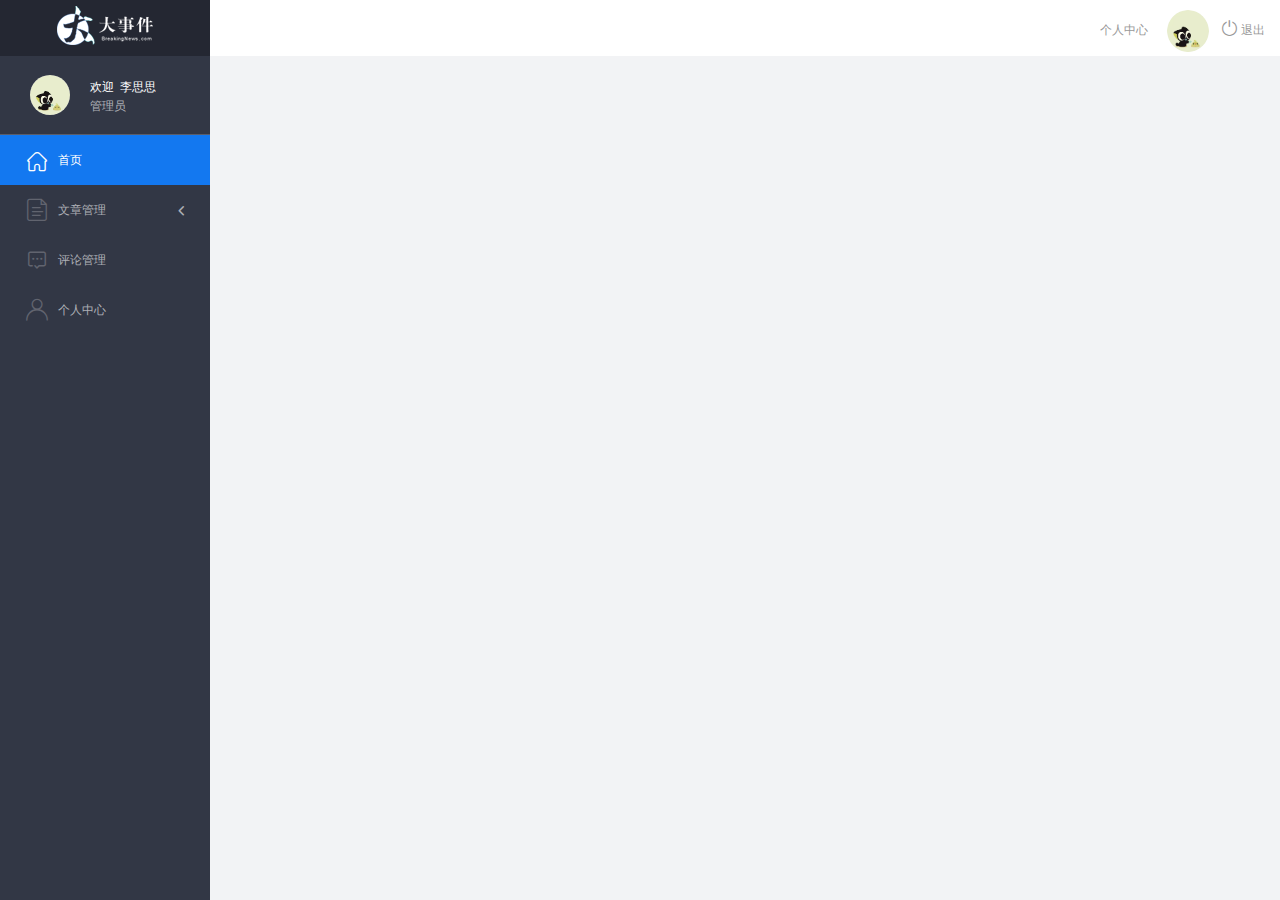
==== BigNews/admin/index.html @ 95ebe4e9 "静态资源准备完成" ====
<!DOCTYPE html>
<html lang="en">

<head>
    <meta charset="UTF-8">
    <meta name="viewport" content="width=device-width, initial-scale=1.0">
    <meta http-equiv="X-UA-Compatible" content="ie=edge">
    <title>大事件-后台首页</title>
    <link rel="stylesheet" href="./libs/bootstrap/css/bootstrap.min.css">
    <link rel="stylesheet" href="css/reset.css">
    <link rel="stylesheet" href="css/iconfont.css">
    <link rel="stylesheet" href="css/main.css">
    <script src="./libs/jquery-1.12.4.min.js"></script>
    <!-- 导入bootstrap的js文件 -->
    <script src="./libs/bootstrap/js/bootstrap.min.js"></script>
</head>

<body>
    <div class="sider">
        <a href="#" class="logo"><img src="images/logo02.png" alt="logo"></a>
        <div class="user_info">
            <img src="images/2.jpg" alt="person">
            <span>欢迎&nbsp;&nbsp;李思思</span>
            <b>管理员</b>
        </div>
        <!-- 左侧导航栏 -->
        <div class="menu">
            <div class="level01 active"><a href="#" target="main_frame"><i
                        class="iconfont icon-yidiandiantubiao04"></i><span>首页</span></a></div>
            <div class="level01"><a href="#"><i class="iconfont icon-icon-article"></i><span>文章管理</span><b
                        class="iconfont icon-arrowdownl"></b></a></div>
            <ul class="level02">
                <li><a href="#" target="main_frame"><i class="iconfont icon-previewright"></i><span>文章列表</span></a></li>
                <li><a href="#" target="main_frame"><i class="iconfont icon-previewright"></i><span>发表文章</span></a></li>
                <li><a href="#" target="main_frame"><i class="iconfont icon-previewright"></i><span>文章类别管理</span></a>
                </li>
            </ul>

            <div class="level01"><a href="#" target="main_frame"><i
                        class="iconfont icon-comment"></i><span>评论管理</span></a></div>
            <div class="level01" id="user"><a href="#" target="main_frame"><i
                        class="iconfont icon-user"></i><span>个人中心</span></a></div>
        </div>
        <!-- 顶部栏 -->
        <div class="header_bar">
            <div class="user_center_link">
                <a href="./user.html" target="main_frame">个人中心</a>
                <img src="images/2.jpg" alt="person">
                <a href="javascript:void(0)" class="logout"><i class="iconfont icon-tuichu"></i> 退出</a>
            </div>
        </div>
        <!-- 右侧主体内容 -->
        <div class="main" id="main_body">

        </div>
    </div>
</body>
</html>
---- BigNews/admin/css/iconfont.css ----
@font-face {font-family: "iconfont";
  src: url('../fonts/iconfont.eot?t=1558003957214'); /* IE9 */
  src: url('../fonts/iconfont.eot?t=1558003957214#iefix') format('embedded-opentype'), /* IE6-IE8 */
  url('[data-uri]') format('woff2'),
  url('../fonts/iconfont.woff?t=1558003957214') format('woff'),
  url('../fonts/iconfont.ttf?t=1558003957214') format('truetype'), /* chrome, firefox, opera, Safari, Android, iOS 4.2+ */
  url('../fonts/iconfont.svg?t=1558003957214#iconfont') format('svg'); /* iOS 4.1- */
}

.iconfont {
  font-family: "iconfont" !important;
  font-size: 16px;
  font-style: normal;
  -webkit-font-smoothing: antialiased;
  -moz-osx-font-smoothing: grayscale;
}

.icon-yidiandiantubiao04:before {
  content: "\e607";
}

.icon-arrowdownl:before {
  content: "\e6a3";
}

.icon-key:before {
  content: "\e68b";
}

.icon-tuichu:before {
  content: "\e622";
}

.icon-previewright:before {
  content: "\e75c";
}

.icon-system:before {
  content: "\e6a6";
}

.icon-icondate:before {
  content: "\e609";
}

.icon-search:before {
  content: "\e656";
}

.icon-system1:before {
  content: "\e608";
}

.icon-user:before {
  content: "\e645";
}

.icon-comment:before {
  content: "\e60a";
}

.icon-icon-article:before {
  content: "\e601";
}
---- BigNews/admin/css/main.css ----
body{
    font-family:'MicroSoft YaHei';
    background-color: #f2f3f5;
}
.main_wrap{
    position:fixed;
    width:100%;
    height:100%;
    left:0px;
    top:0px;
    background:url('../images/login_bg.jpg'); 
    background-size:100% 100%; 
  }
.header{
    width:1200px;
    overflow: hidden;
    margin:20px auto 0;
}
.heade .logo{
    float: left;
}
.header .copyright{
    float:right;
    font-size:12px;
    color:#fff;
    text-align:right;
    line-height:20px;
    margin-top:10px;
}
.login_form_con{
    position:absolute;
    left:50%;
    top:50%;
    margin-left:-200px;
    margin-top:-155px;
    width:400px;
    height:310px;
    background-color: #edeff0;
}

.login_form{
    position: relative;
}

.login_form .icon-user{
    position:absolute;
    font-size:16px;
    color:#999;
    left:46px;
    top:12px;
}
.login_form .icon-key{
    position:absolute;
    font-size:18px;
    color:#999;
    left:46px;
    top:78px;
}
.login_title{
    height:60px;
    background:url('../images/login_title.png') center center no-repeat #fff;
}
.input_txt,.input_pass,.input_sub{
    display:block;
    width:334px;
    height:37px;
    padding:0px;
    text-indent:40px;
    border:1px solid #ddd;
    margin:27px auto 0;
    outline:none;
}
.input_sub{
    margin-top:40px;
    height:42px;
    background-color: #19b9e7;
    text-indent:0px;
    font-size:18px;
    color:#fff;
    cursor: pointer;
}
.input_sub:hover{
    background-color: #08a0cc;
}

.sider{
    position:fixed;
    left:0;
    top:0;
    bottom:0;
    width:210px;
    background-color: #323745;
}
.sider .logo{
    display:block;
    height:56px;
    background-color: #242732;
    overflow: hidden;
}
.sider .logo img{
    display:block;
    margin:6px auto 0;
}
.user_info{
    height:79px;
    border-bottom:1px solid #5a5e6b;
}

.user_info img{
    float: left;
    width:40px;
    height:40px;
    border-radius:20px;
    margin:19px 0 0 30px;
}
.user_info span{
    float: left;
    width:120px;
    font-size:12px;
    color:#fff;
    margin:23px 0 0 20px;
}
.user_info b{
    float: left;
    width: 120px;
    font-weight:normal;
    font-size:12px;
    color:#adafb5;
    margin:2px 0 0 20px;
}

.menu .level01{
    height:50px;
    line-height:50px;
}
.menu .level01 a{
    display:block;
    height:50px;
    font-size:12px;
    color:#adafb5;
    overflow: hidden;
}
.menu .level01.active a{
    background-color: #1378f0;
    color:#fff;
}
.menu .level01.active i{
    color:#fff;
}

.menu .level01 a:hover{
    background-color: #1378f0;
    color:#fff;
}
.menu .level01 a:hover i{
    color:#fff;
}
.menu .level01 i{
    color:#61646f;
    font-size:22px;
    float: left;
    margin-left:26px;
}
.menu .level01 span{
    float: left;
    margin-left:10px;
}
.menu .level01 b{
    float: right;
    margin-right:20px;
    font-weight:normal;
    transform:rotate(90deg);
    transition:all 500ms ease;
}

.menu .level01 .rotate0{
    transform:rotate(0deg);
}

.menu .level02{
    background: #242732;
    display:none;
}


.menu .level02 li{
    height:40px;
    line-height:40px;
}
.menu .level02 li a{
    display:block;
    height:40px;
    font-size:12px;
    color:#adafb5;
    overflow: hidden;
}

.menu .level02 li a:hover{
    background-color: #1378f0;
    color:#fff;
}

.menu .level02 li i{
    font-size:12px;
    float: left;
    margin-left:60px;
}
.menu .level02 li span{
    font-size:12px;
    float: left;
    margin-left:5px;
}

.menu .level02 .active a{
    color:#ffae00;
}

.header_bar{
    position:fixed;
    left:210px;
    right:0;
    top:0;
    height:56px;
    background-color: #fff;
}

.main{
    position:fixed;
    left:210px;
    top:56px;
    right:0;
    bottom:0;
    background-color: #f2f3f5;
}

.search_form{
    width:218px;
    height:33px;
    border:1px solid #ddd;
    background-color: #f2f3f5;
    border-radius:16px;
    float: left;
    margin:12px 0 0 27px;
}

.search_form input{
    padding:0px;
    margin:0px;
    border:0px;
    float: left;
    background-color: #f2f3f5;
    font-size:12px;
    width:175px;
    height:31px;
    margin-left:12px;
    outline:none;
   
}

.search_form .icon-search{
    line-height:33px;
    cursor: pointer;
    font-size:18px;
    color:#abaebb;
}
.user_center_link{
    float:right;

}
.user_center_link a{
    line-height:56px;
    font-size:12px;
    color:#999;
    margin-right:15px;
}
.user_center_link a:hover{
    color:#ffae00
}

.user_center_link img{
    width:42px;
    height:42px;
    border-radius:32px;
    margin-right:10px;
}

.spannel_list{
    margin-top:20px;
}

.spannel{
	height:100px;
	overflow:hidden;
	text-align:center;
    position:relative;
    background-color: #fff;
    border:1px solid #e7e7e9;
    margin-bottom:20px;
}

.spannel em{
    font-style:normal;
	font-size:50px;
	line-height:50px;
	display:inline-block;
	margin:10px 0 0 20px;
	font-family:'Arial';
	color:#83a2ed;
}

.spannel span{
	font-size:14px;
	display:inline-block;
	color:#83a2ed;
	margin-left:10px;
}

.spannel b{
	position:absolute;
	left:0;
	bottom:0;
	width:100%;
	line-height:24px;
	background:#e5e5e5;
	color:#333;
	font-size:14px;
	font-weight:normal;
}

.scolor01 em,.scolor01 span{
	color:#6ac6e2;
}

.scolor02 em,.scolor02 span{
	color:#5fd9de;
}

.scolor03 em,.scolor03 span{
	color:#58d88e;
}


.gragh_pannel{
    height:350px;
    border:1px solid #e7e7e9;
    background-color: #fff!important; 
    margin-bottom:20px;  
}

.column_pannel{
    margin-bottom:20px;
    height:400px;
    border:1px solid #e7e7e9;
    background-color: #fff!important;   
}

.common_title{
    line-height:42px;
    background-color: #fbfbfb;
    border:1px solid #e7e7e9;
    margin-top:20px;
    text-indent: 15px;
    font-size:14px;
    color:#333;
}

.common_con{
    border:1px solid #e7e7e9;
    border-top:0px;
    background-color: #fff;
    padding-bottom:20px;
    margin-bottom:20px;
}
.opt_btns{
    margin-top:20px;
}

.mp20{
    margin-top:20px;
}

.pagination{   
   margin:0;
}

.article_form{
    margin-top:20px;
}

.form-group{
    margin-bottom:25px;
}

.form-group label{
    font-weight:normal;
    color:#666;
}

.icon-icondate{
    line-height:16px;
}

.user_pic{
    width:100px;
    height:100px;
    margin-bottom:10px;
}

.article_cover{
    width:200px;
    height:200px;
    margin-bottom:10px;
}
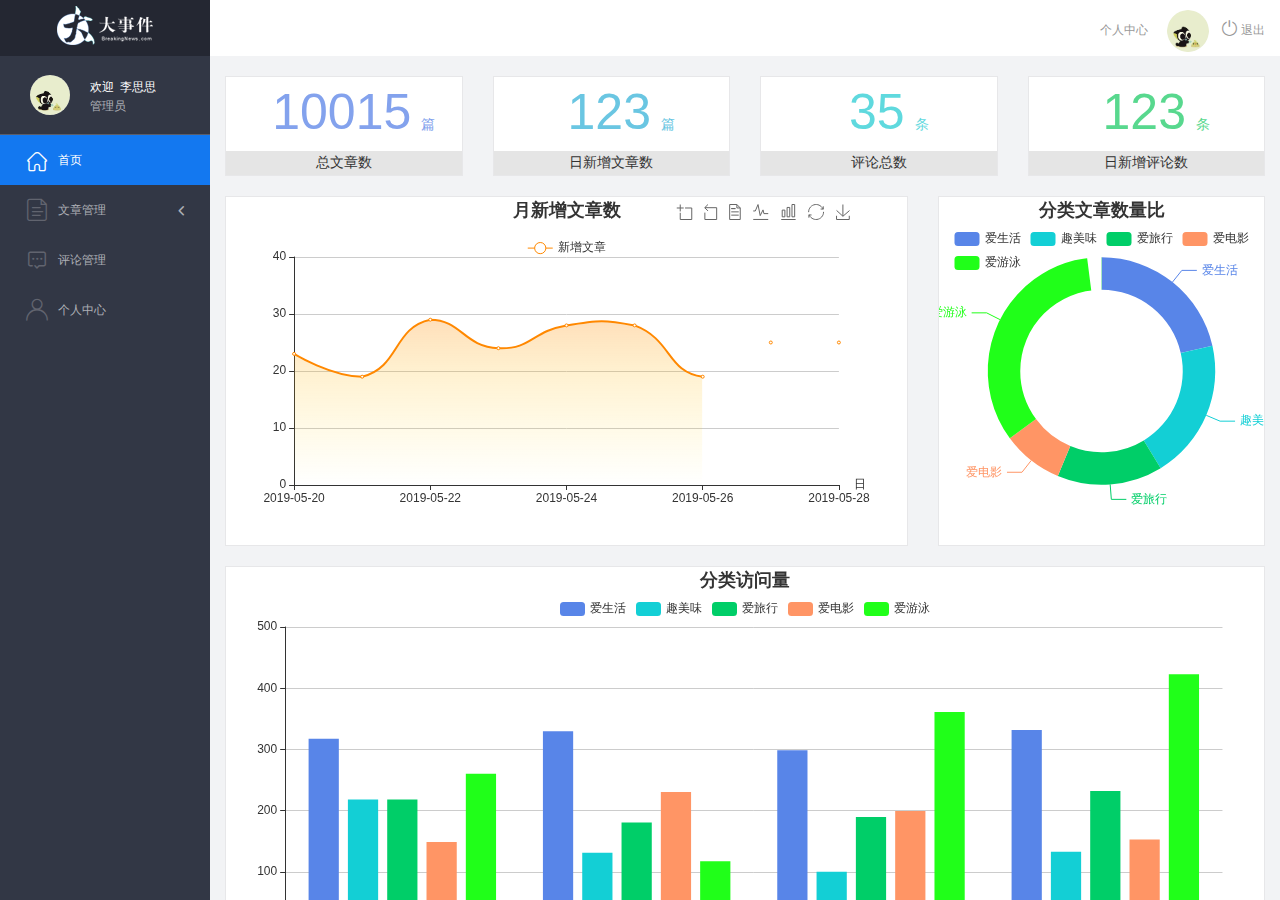
==== commit ee5cfa65: "个人中心部分数据完成" ====
--- a/BigNews/admin/index.html
+++ b/BigNews/admin/index.html
@@ -25,34 +25,73 @@
         </div>
         <!-- 左侧导航栏 -->
         <div class="menu">
-            <div class="level01 active"><a href="#" target="main_frame"><i
+            <div class="level01 active"><a href="./main_count.html" target="main_frame"><i
                         class="iconfont icon-yidiandiantubiao04"></i><span>首页</span></a></div>
             <div class="level01"><a href="#"><i class="iconfont icon-icon-article"></i><span>文章管理</span><b
                         class="iconfont icon-arrowdownl"></b></a></div>
             <ul class="level02">
-                <li><a href="#" target="main_frame"><i class="iconfont icon-previewright"></i><span>文章列表</span></a></li>
-                <li><a href="#" target="main_frame"><i class="iconfont icon-previewright"></i><span>发表文章</span></a></li>
-                <li><a href="#" target="main_frame"><i class="iconfont icon-previewright"></i><span>文章类别管理</span></a>
+                <li><a href="./article_list.html" target="main_frame"><i class="iconfont icon-previewright"></i><span>文章列表</span></a></li>
+                <li><a href="./article_release.html" target="main_frame"><i class="iconfont icon-previewright"></i><span>发表文章</span></a></li>
+                <li><a href="./article_category.html" target="main_frame"><i class="iconfont icon-previewright"></i><span>文章类别管理</span></a>
                 </li>
             </ul>
 
-            <div class="level01"><a href="#" target="main_frame"><i
+            <div class="level01"><a href="./comment_list.html" target="main_frame"><i
                         class="iconfont icon-comment"></i><span>评论管理</span></a></div>
-            <div class="level01" id="user"><a href="#" target="main_frame"><i
+            <div class="level01" id="user"><a href="./user.html" target="main_frame"><i
                         class="iconfont icon-user"></i><span>个人中心</span></a></div>
         </div>
         <!-- 顶部栏 -->
         <div class="header_bar">
             <div class="user_center_link">
-                <a href="./user.html" target="main_frame">个人中心</a>
+                <a href="./user.html" target="main_frame" class="user">个人中心</a>
                 <img src="images/2.jpg" alt="person">
                 <a href="javascript:void(0)" class="logout"><i class="iconfont icon-tuichu"></i> 退出</a>
             </div>
         </div>
         <!-- 右侧主体内容 -->
         <div class="main" id="main_body">
-
+            <iframe name="main_frame" src="./main_count.html" frameborder="0" width="100%" height="100%"></iframe>
         </div>
     </div>
+    <script src="./libs/html.js"></script>
+    <script>
+        //ajax请求数据
+        $.ajax({
+            url: path.getinfoPath,
+            type: 'get',
+            // dataType: 'json,',
+            // headers: {'Authorization':window.localStorage.getItem('token')},
+            success: function (res) { 
+                // console.log(res);
+                if(res.code == 200) {
+                    $('.user_info img').attr('src', res.data.userPic);
+                    $('.user_center_link img').attr('src', res.data.userPic);
+                    $('.user_info span').html(`欢迎&nbsp;&nbsp;${res.data.nickname}`);
+                }
+             }
+        })
+        $('.logout').click(function () { 
+            //清空本地的token
+            localStorage.removeItem('token');
+            location.href = './login.html';
+         })
+         //设置切换样式
+         $('.level01').click(function () { 
+             $(this).addClass('active').siblings().removeClass('active');
+             //点击第二个显示二级菜单
+             
+             if($(this).index() == 1) {
+                 $('.level02').stop().slideToggle();
+                 $('.level02 li:eq(0) a')[0].click();//默认是子类的第一个
+                 $(this).find('b').toggleClass('rotate0');
+             }
+          })
+          $('.level02 li').click(function () { 
+            $(this).addClass('active').siblings().removeClass('active');
+
+           })
+         
+    </script>
 </body>
 </html>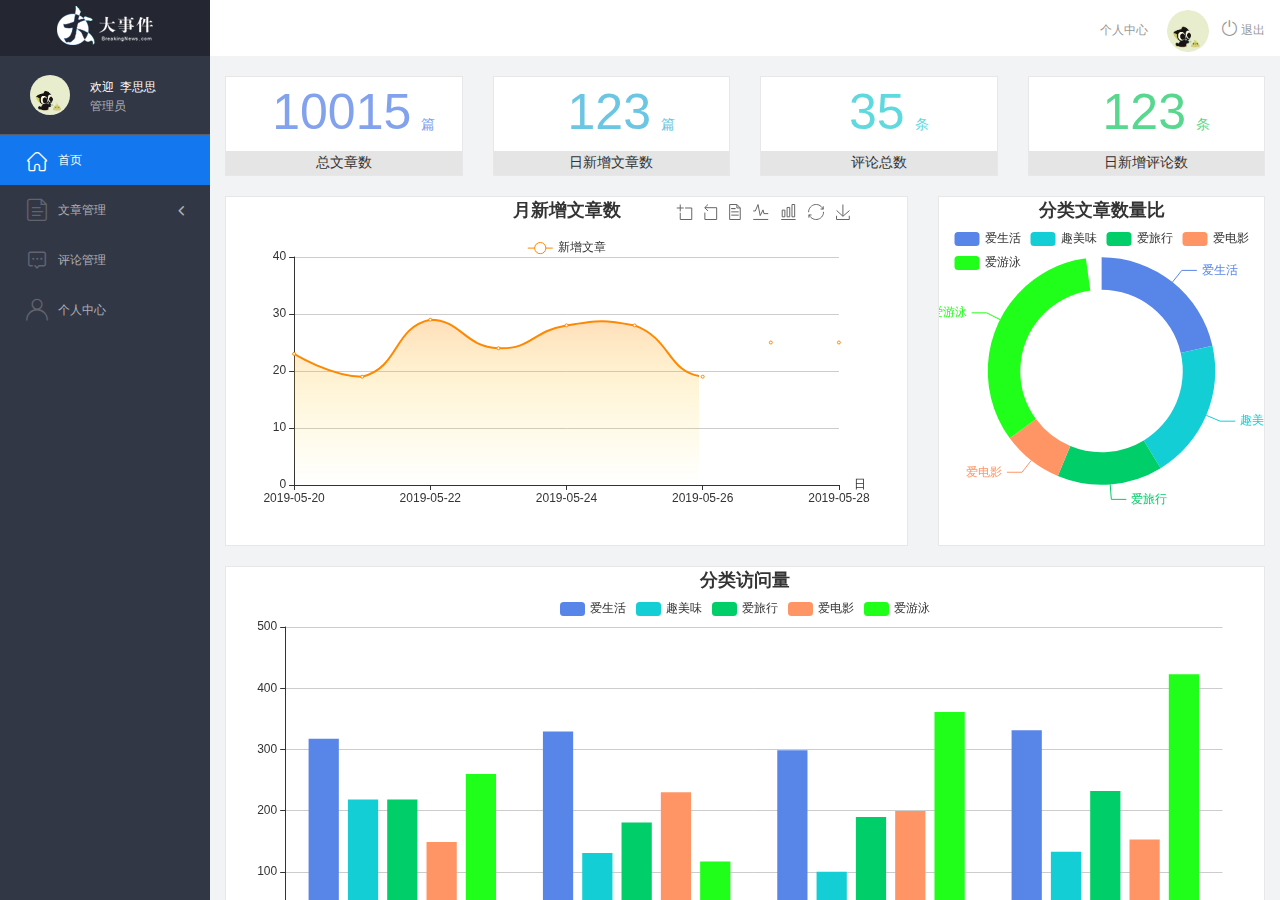
==== commit ba959527: "评论及 前台页面的主页和文章页大致完成" ====
--- a/BigNews/admin/index.html
+++ b/BigNews/admin/index.html
@@ -27,7 +27,7 @@
         <div class="menu">
             <div class="level01 active"><a href="./main_count.html" target="main_frame"><i
                         class="iconfont icon-yidiandiantubiao04"></i><span>首页</span></a></div>
-            <div class="level01"><a href="#"><i class="iconfont icon-icon-article"></i><span>文章管理</span><b
+            <div class="level01"><a href="javascript:;"><i class="iconfont icon-icon-article"></i><span>文章管理</span><b
                         class="iconfont icon-arrowdownl"></b></a></div>
             <ul class="level02">
                 <li><a href="./article_list.html" target="main_frame"><i class="iconfont icon-previewright"></i><span>文章列表</span></a></li>
